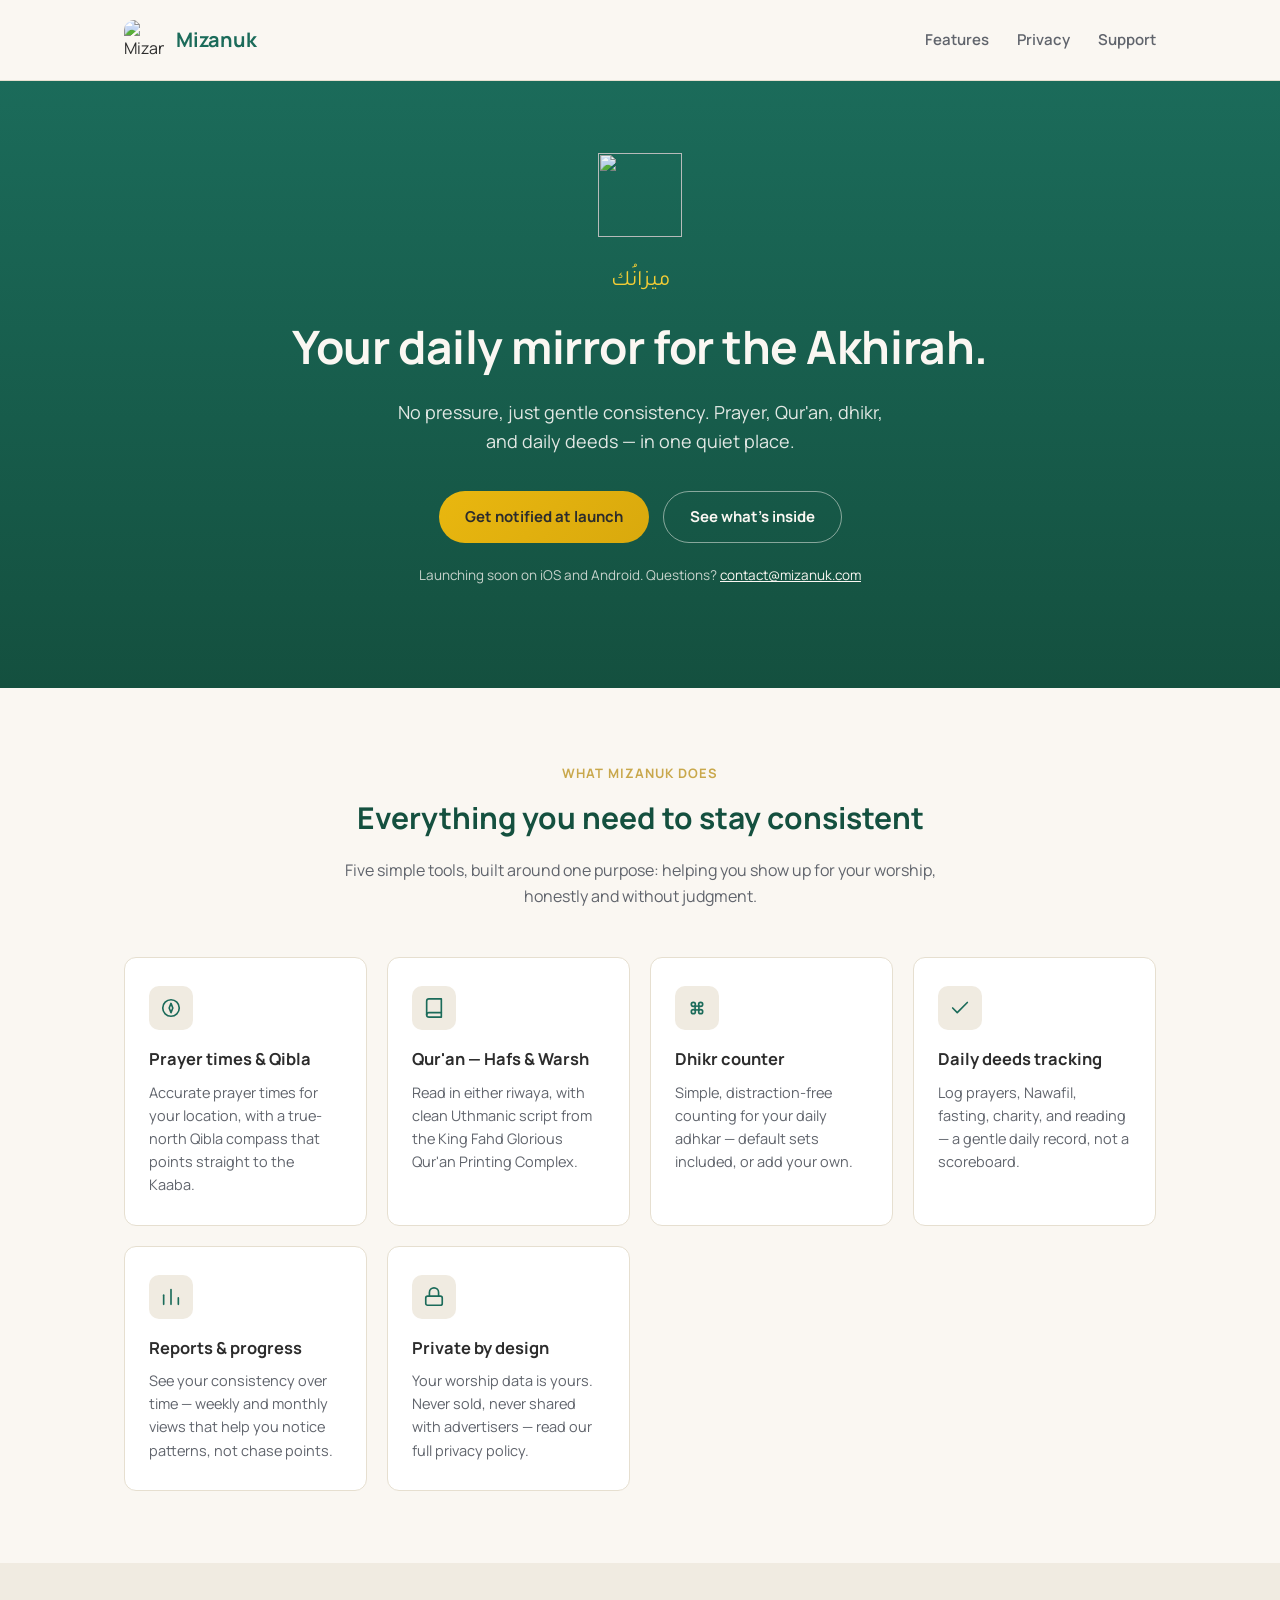
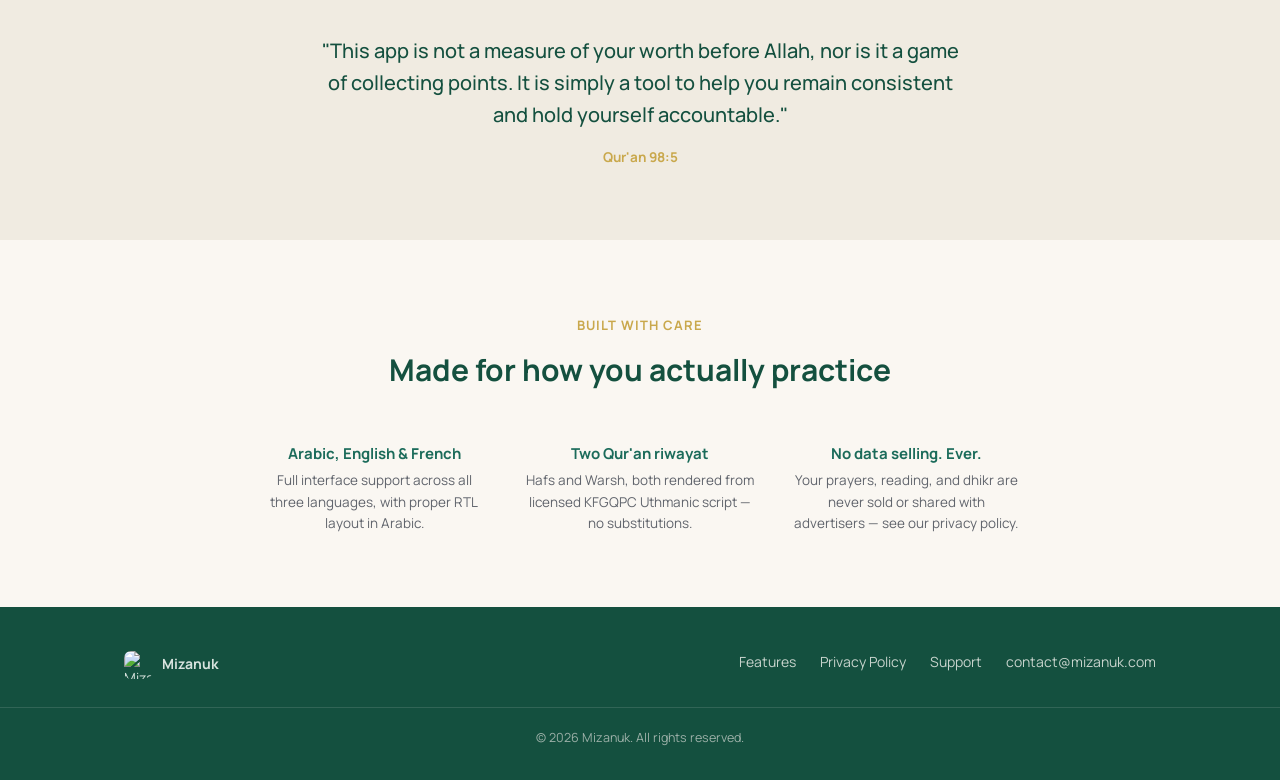
==== index.html @ 7e12a53f "Add files via upload" ====
<!DOCTYPE html>
<html lang="en">
<head>
<meta charset="UTF-8" />
<meta name="viewport" content="width=device-width, initial-scale=1.0" />
<title>Mizanuk — Your daily mirror for the Akhirah</title>
<meta name="description" content="Mizanuk is a daily Islamic worship companion: prayer times & Qibla, Qur'an in Hafs and Warsh, dhikr, and gentle daily-deeds tracking. No pressure, just consistency." />
<link rel="icon" type="image/png" sizes="32x32" href="assets/favicon-32.png" />
<link rel="icon" type="image/png" sizes="192x192" href="assets/favicon-192.png" />
<link rel="apple-touch-icon" href="assets/favicon-180.png" />
<link rel="stylesheet" href="styles.css" />
</head>
<body>

<header class="site-header">
  <div class="wrap">
    <a class="brand" href="/">
      <img src="assets/app-mark.png" alt="Mizanuk" />
      <span class="brand-name">Mizanuk</span>
    </a>
    <nav class="site-nav">
      <a href="#features">Features</a>
      <a href="privacy.html">Privacy</a>
      <a href="support.html">Support</a>
    </nav>
  </div>
</header>

<section class="hero">
  <div class="wrap">
    <img class="hero-mark" src="assets/hero-mark.png" alt="" />
    <p class="ar-tagline">ميزانُك</p>
    <h1>Your daily mirror for the Akhirah.</h1>
    <p class="subhead">No pressure, just gentle consistency. Prayer, Qur'an, dhikr, and daily deeds — in one quiet place.</p>
    <div class="cta-row">
      <a class="btn btn-gold" href="mailto:contact@mizanuk.com?subject=Notify%20me%20when%20Mizanuk%20launches">Get notified at launch</a>
      <a class="btn btn-outline" href="#features">See what's inside</a>
    </div>
    <p class="waitlist-note">Launching soon on iOS and Android. Questions? <a href="mailto:contact@mizanuk.com">contact@mizanuk.com</a></p>
  </div>
</section>

<section id="features">
  <div class="wrap">
    <div class="section-title">
      <span class="eyebrow">What Mizanuk does</span>
      <h2>Everything you need to stay consistent</h2>
      <p>Five simple tools, built around one purpose: helping you show up for your worship, honestly and without judgment.</p>
    </div>

    <div class="feature-grid">

      <div class="feature-card">
        <div class="feature-icon">
          <svg viewBox="0 0 24 24" fill="none" stroke-width="1.8" stroke-linecap="round" stroke-linejoin="round"><circle cx="12" cy="12" r="9"/><polygon points="12,7 14,12 12,17 10,12"/></svg>
        </div>
        <h3>Prayer times &amp; Qibla</h3>
        <p>Accurate prayer times for your location, with a true-north Qibla compass that points straight to the Kaaba.</p>
      </div>

      <div class="feature-card">
        <div class="feature-icon">
          <svg viewBox="0 0 24 24" fill="none" stroke-width="1.8" stroke-linecap="round" stroke-linejoin="round"><path d="M4 19.5A2.5 2.5 0 0 1 6.5 17H20"/><path d="M6.5 2H20v20H6.5A2.5 2.5 0 0 1 4 19.5v-15A2.5 2.5 0 0 1 6.5 2z"/></svg>
        </div>
        <h3>Qur'an — Hafs &amp; Warsh</h3>
        <p>Read in either riwaya, with clean Uthmanic script from the King Fahd Glorious Qur'an Printing Complex.</p>
      </div>

      <div class="feature-card">
        <div class="feature-icon">
          <svg viewBox="0 0 24 24" fill="none" stroke-width="1.8" stroke-linecap="round" stroke-linejoin="round"><circle cx="8" cy="8" r="2.2"/><circle cx="16" cy="8" r="2.2"/><circle cx="8" cy="16" r="2.2"/><circle cx="16" cy="16" r="2.2"/><circle cx="12" cy="12" r="2.2"/></svg>
        </div>
        <h3>Dhikr counter</h3>
        <p>Simple, distraction-free counting for your daily adhkar — default sets included, or add your own.</p>
      </div>

      <div class="feature-card">
        <div class="feature-icon">
          <svg viewBox="0 0 24 24" fill="none" stroke-width="1.8" stroke-linecap="round" stroke-linejoin="round"><path d="M20 6 9 17l-5-5"/></svg>
        </div>
        <h3>Daily deeds tracking</h3>
        <p>Log prayers, Nawafil, fasting, charity, and reading — a gentle daily record, not a scoreboard.</p>
      </div>

      <div class="feature-card">
        <div class="feature-icon">
          <svg viewBox="0 0 24 24" fill="none" stroke-width="1.8" stroke-linecap="round" stroke-linejoin="round"><path d="M4 20V10"/><path d="M12 20V4"/><path d="M20 20v-7"/></svg>
        </div>
        <h3>Reports &amp; progress</h3>
        <p>See your consistency over time — weekly and monthly views that help you notice patterns, not chase points.</p>
      </div>

      <div class="feature-card">
        <div class="feature-icon">
          <svg viewBox="0 0 24 24" fill="none" stroke-width="1.8" stroke-linecap="round" stroke-linejoin="round"><rect x="3" y="11" width="18" height="10" rx="2"/><path d="M7 11V7a5 5 0 0 1 10 0v4"/></svg>
        </div>
        <h3>Private by design</h3>
        <p>Your worship data is yours. Never sold, never shared with advertisers — read our full privacy policy.</p>
      </div>

    </div>
  </div>
</section>

<section class="quote-band">
  <div class="wrap">
    <blockquote>
      "This app is not a measure of your worth before Allah, nor is it a game of collecting points. It is simply a tool to help you remain consistent and hold yourself accountable."
      <cite>Qur'an 98:5</cite>
    </blockquote>
  </div>
</section>

<section>
  <div class="wrap">
    <div class="section-title">
      <span class="eyebrow">Built with care</span>
      <h2>Made for how you actually practice</h2>
    </div>
    <div class="trust-strip">
      <div class="trust-item">
        <div class="trust-title">Arabic, English &amp; French</div>
        <p>Full interface support across all three languages, with proper RTL layout in Arabic.</p>
      </div>
      <div class="trust-item">
        <div class="trust-title">Two Qur'an riwayat</div>
        <p>Hafs and Warsh, both rendered from licensed KFGQPC Uthmanic script — no substitutions.</p>
      </div>
      <div class="trust-item">
        <div class="trust-title">No data selling. Ever.</div>
        <p>Your prayers, reading, and dhikr are never sold or shared with advertisers — see our privacy policy.</p>
      </div>
    </div>
  </div>
</section>

<footer>
  <div class="wrap">
    <div class="foot-brand">
      <img src="assets/app-mark.png" alt="Mizanuk" />
      <strong>Mizanuk</strong>
    </div>
    <div class="foot-links">
      <a href="#features">Features</a>
      <a href="privacy.html">Privacy Policy</a>
      <a href="support.html">Support</a>
      <a href="mailto:contact@mizanuk.com">contact@mizanuk.com</a>
    </div>
  </div>
  <div class="foot-bottom">© 2026 Mizanuk. All rights reserved.</div>
</footer>

</body>
</html>
---- styles.css ----
/* Mizanuk — shared site styles. Palette and type pulled directly from the app's theme.ts */

@import url('https://fonts.googleapis.com/css2?family=Manrope:wght@400;500;600;700&family=Tajawal:wght@400;500;700&display=swap');

:root {
  --color-text: #2C2C2C;
  --color-text-secondary: #60646C;
  --color-bg: #FAF7F2;
  --color-bg-element: #F0EBE1;
  --color-bg-selected: #E6DFD0;
  --color-primary: #1B6B5A;
  --color-primary-dark: #14503F;
  --color-secondary: #C9A84C;
  --color-accent: #4A90D9;
  --color-gold-1: #E9B70F;
  --color-gold-2: #F3CD35;
  --color-gold-3: #D9A90D;
  --radius: 12px;
  --max-width: 1080px;
}

* { box-sizing: border-box; }

html { scroll-behavior: smooth; }

body {
  margin: 0;
  background: var(--color-bg);
  color: var(--color-text);
  font-family: 'Manrope', sans-serif;
  line-height: 1.6;
  -webkit-font-smoothing: antialiased;
}

.ar {
  font-family: 'Tajawal', sans-serif;
  direction: rtl;
}

a { color: inherit; }

.wrap {
  max-width: var(--max-width);
  margin: 0 auto;
  padding: 0 24px;
}

/* Header */
.site-header {
  padding: 20px 0;
  border-bottom: 1px solid var(--color-bg-selected);
}

.site-header .wrap {
  display: flex;
  align-items: center;
  justify-content: space-between;
}

.brand {
  display: flex;
  align-items: center;
  gap: 12px;
  text-decoration: none;
}

.brand img {
  width: 40px;
  height: 40px;
  border-radius: 10px;
}

.brand-name {
  font-weight: 700;
  font-size: 20px;
  color: var(--color-primary);
  letter-spacing: -0.01em;
}

nav.site-nav {
  display: flex;
  gap: 28px;
  font-weight: 600;
  font-size: 15px;
}

nav.site-nav a {
  text-decoration: none;
  color: var(--color-text-secondary);
  transition: color 0.15s ease;
}

nav.site-nav a:hover,
nav.site-nav a.active {
  color: var(--color-primary);
}

/* Hero */
.hero {
  background: linear-gradient(180deg, var(--color-primary) 0%, var(--color-primary-dark) 100%);
  color: #FAF7F2;
  padding: 72px 0 88px;
  text-align: center;
  position: relative;
  overflow: hidden;
}

.hero-mark {
  width: 84px;
  height: 84px;
  margin: 0 auto 28px;
  opacity: 0.95;
}

.hero .ar-tagline {
  font-family: 'Tajawal', sans-serif;
  font-size: 22px;
  color: var(--color-gold-2);
  margin: 0 0 10px;
  direction: rtl;
}

.hero h1 {
  font-size: clamp(32px, 5vw, 46px);
  font-weight: 700;
  margin: 0 0 14px;
  letter-spacing: -0.01em;
  max-width: 720px;
  margin-left: auto;
  margin-right: auto;
}

.hero p.subhead {
  font-size: 18px;
  color: #E2E8E4;
  max-width: 520px;
  margin: 0 auto 36px;
}

.cta-row {
  display: flex;
  justify-content: center;
  gap: 14px;
  flex-wrap: wrap;
}

.btn {
  display: inline-flex;
  align-items: center;
  gap: 8px;
  padding: 13px 26px;
  border-radius: 999px;
  font-weight: 700;
  font-size: 15px;
  text-decoration: none;
  transition: transform 0.15s ease, opacity 0.15s ease;
}

.btn:hover { transform: translateY(-1px); }

.btn-gold {
  background: linear-gradient(135deg, var(--color-gold-1), var(--color-gold-3));
  color: #2C2C2C;
}

.btn-outline {
  border: 1.5px solid rgba(250, 247, 242, 0.5);
  color: #FAF7F2;
}

.waitlist-note {
  margin-top: 22px;
  font-size: 13.5px;
  color: #C7D3CC;
}

.waitlist-note a { text-decoration: underline; color: #FAF7F2; }

/* Sections */
section { padding: 72px 0; }

.section-title {
  text-align: center;
  max-width: 620px;
  margin: 0 auto 48px;
}

.section-title .eyebrow {
  color: var(--color-secondary);
  font-weight: 700;
  font-size: 13px;
  letter-spacing: 0.08em;
  text-transform: uppercase;
}

.section-title h2 {
  font-size: 30px;
  margin: 8px 0 10px;
  color: var(--color-primary-dark);
}

.section-title p {
  color: var(--color-text-secondary);
  font-size: 16px;
}

.feature-grid {
  display: grid;
  grid-template-columns: repeat(auto-fit, minmax(230px, 1fr));
  gap: 20px;
}

.feature-card {
  background: #fff;
  border: 1px solid var(--color-bg-selected);
  border-radius: var(--radius);
  padding: 28px 24px;
}

.feature-icon {
  width: 44px;
  height: 44px;
  border-radius: 10px;
  background: var(--color-bg-element);
  display: flex;
  align-items: center;
  justify-content: center;
  margin-bottom: 16px;
}

.feature-icon svg { width: 22px; height: 22px; stroke: var(--color-primary); }

.feature-card h3 {
  font-size: 16.5px;
  margin: 0 0 8px;
  color: var(--color-text);
}

.feature-card p {
  font-size: 14.5px;
  color: var(--color-text-secondary);
  margin: 0;
}

/* Philosophy / quote band */
.quote-band {
  background: var(--color-bg-element);
  text-align: center;
}

.quote-band blockquote {
  max-width: 640px;
  margin: 0 auto;
  font-size: 20px;
  font-weight: 500;
  color: var(--color-primary-dark);
  font-style: normal;
}

.quote-band cite {
  display: block;
  margin-top: 16px;
  font-size: 13.5px;
  font-weight: 700;
  color: var(--color-secondary);
  font-style: normal;
}

/* Languages / trust strip */
.trust-strip {
  display: flex;
  flex-wrap: wrap;
  justify-content: center;
  gap: 36px;
  text-align: center;
}

.trust-item { max-width: 230px; }

.trust-item .trust-title {
  font-weight: 700;
  color: var(--color-primary);
  font-size: 15px;
  margin-bottom: 4px;
}

.trust-item p {
  font-size: 13.5px;
  color: var(--color-text-secondary);
  margin: 0;
}

/* Footer */
footer {
  background: var(--color-primary-dark);
  color: #D8E3DE;
  padding: 44px 0 32px;
  font-size: 14px;
}

footer .wrap {
  display: flex;
  flex-wrap: wrap;
  justify-content: space-between;
  gap: 24px;
}

footer .foot-brand {
  display: flex;
  align-items: center;
  gap: 10px;
}

footer .foot-brand img { width: 28px; height: 28px; border-radius: 7px; }

footer .foot-links {
  display: flex;
  gap: 24px;
  flex-wrap: wrap;
}

footer .foot-links a { text-decoration: none; color: #C7D3CC; }
footer .foot-links a:hover { color: #fff; }

footer .foot-bottom {
  margin-top: 28px;
  padding-top: 20px;
  border-top: 1px solid rgba(255,255,255,0.12);
  font-size: 12.5px;
  color: #9CB0A8;
  text-align: center;
}

/* Simple content pages (privacy / support) */
.page-hero {
  background: var(--color-primary);
  color: #FAF7F2;
  padding: 52px 0 40px;
  text-align: center;
}

.page-hero h1 { font-size: 32px; margin: 0 0 8px; }
.page-hero p { color: #DCE7E1; margin: 0; }

.content {
  max-width: 760px;
  margin: 0 auto;
  padding: 56px 24px 90px;
}

.content h2 {
  color: var(--color-primary-dark);
  font-size: 21px;
  margin: 40px 0 14px;
}

.content h2:first-of-type { margin-top: 0; }

.content p, .content li { color: var(--color-text); font-size: 15.5px; }

.content ul { padding-left: 20px; }
.content li { margin-bottom: 6px; }

.promise-box {
  background: var(--color-bg-element);
  border-left: 4px solid var(--color-primary);
  border-radius: 8px;
  padding: 20px 24px;
  margin: 24px 0;
}

.promise-box ul { margin: 0; padding-left: 20px; }
.promise-box li { font-weight: 600; color: var(--color-primary-dark); }

table.services {
  width: 100%;
  border-collapse: collapse;
  margin: 16px 0 28px;
  font-size: 14.5px;
}

table.services th, table.services td {
  text-align: left;
  padding: 10px 12px;
  border-bottom: 1px solid var(--color-bg-selected);
  vertical-align: top;
}

table.services th {
  color: var(--color-primary-dark);
  font-size: 13px;
  text-transform: uppercase;
  letter-spacing: 0.04em;
}

.meta-line {
  font-size: 13.5px;
  color: var(--color-text-secondary);
  margin-bottom: 30px;
}

.disclaimer {
  margin-top: 44px;
  padding: 18px 20px;
  background: var(--color-bg-element);
  border-radius: 8px;
  font-size: 13.5px;
  color: var(--color-text-secondary);
}

.faq-item {
  border-bottom: 1px solid var(--color-bg-selected);
  padding: 22px 0;
}

.faq-item:first-child { padding-top: 0; }

.faq-item h3 {
  font-size: 16.5px;
  margin: 0 0 8px;
  color: var(--color-text);
}

.faq-item p { margin: 0; color: var(--color-text-secondary); font-size: 15px; }

.contact-card {
  background: #fff;
  border: 1px solid var(--color-bg-selected);
  border-radius: var(--radius);
  padding: 26px 28px;
  margin-bottom: 36px;
}

.contact-card h3 { margin: 0 0 6px; font-size: 16px; }
.contact-card a.email {
  font-weight: 700;
  color: var(--color-primary);
  text-decoration: none;
  font-size: 16px;
}

@media (max-width: 640px) {
  nav.site-nav { gap: 16px; font-size: 13.5px; }
  section { padding: 52px 0; }
  footer .wrap { flex-direction: column; }
}
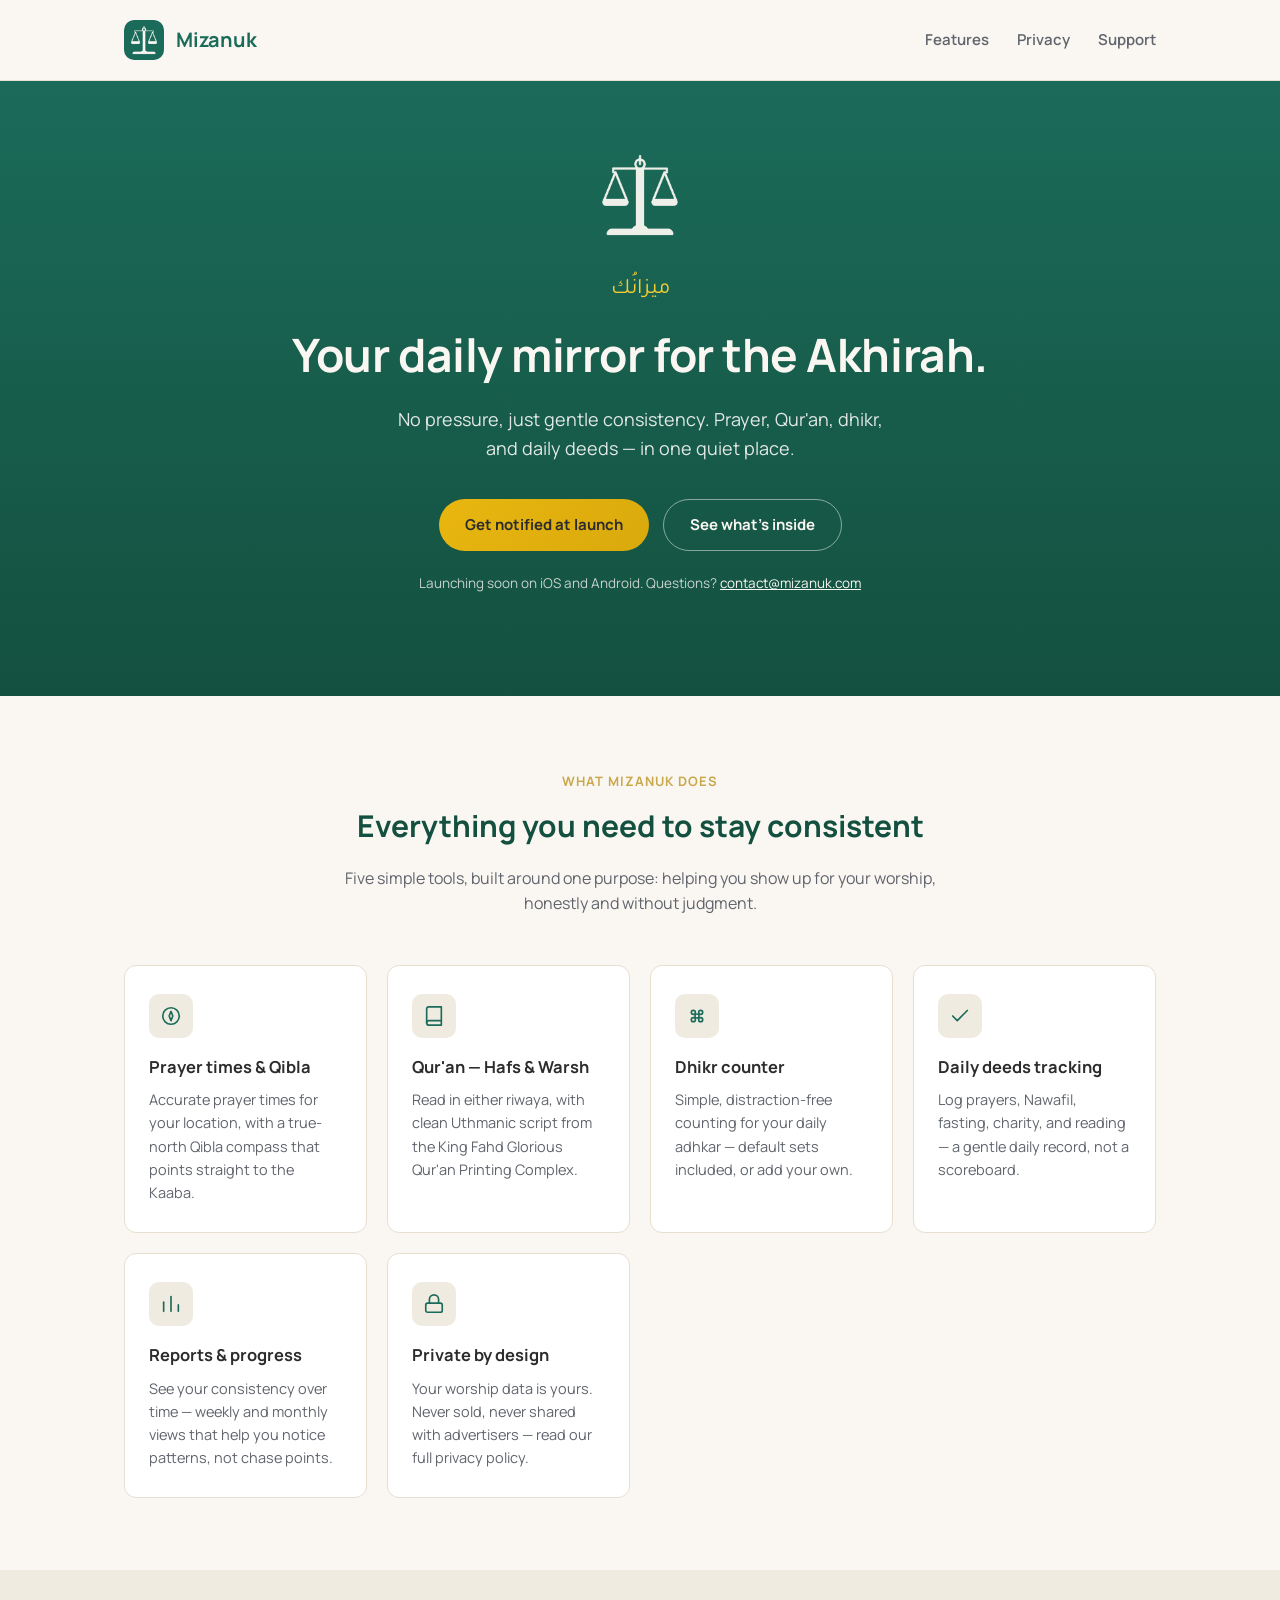
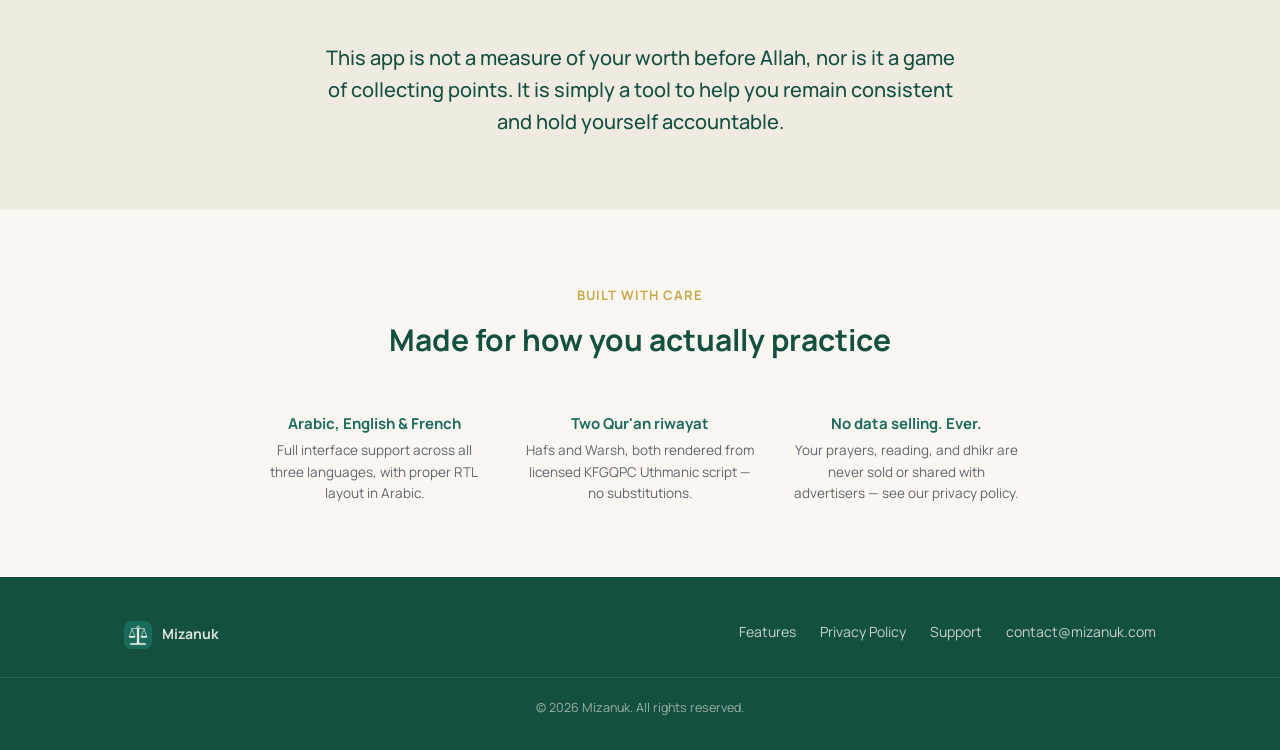
==== commit 359438f6: "Add files via upload" ====
--- a/index.html
+++ b/index.html
@@ -105,8 +105,7 @@
 <section class="quote-band">
   <div class="wrap">
     <blockquote>
-      "This app is not a measure of your worth before Allah, nor is it a game of collecting points. It is simply a tool to help you remain consistent and hold yourself accountable."
-      <cite>Qur'an 98:5</cite>
+      This app is not a measure of your worth before Allah, nor is it a game of collecting points. It is simply a tool to help you remain consistent and hold yourself accountable.
     </blockquote>
   </div>
 </section>
